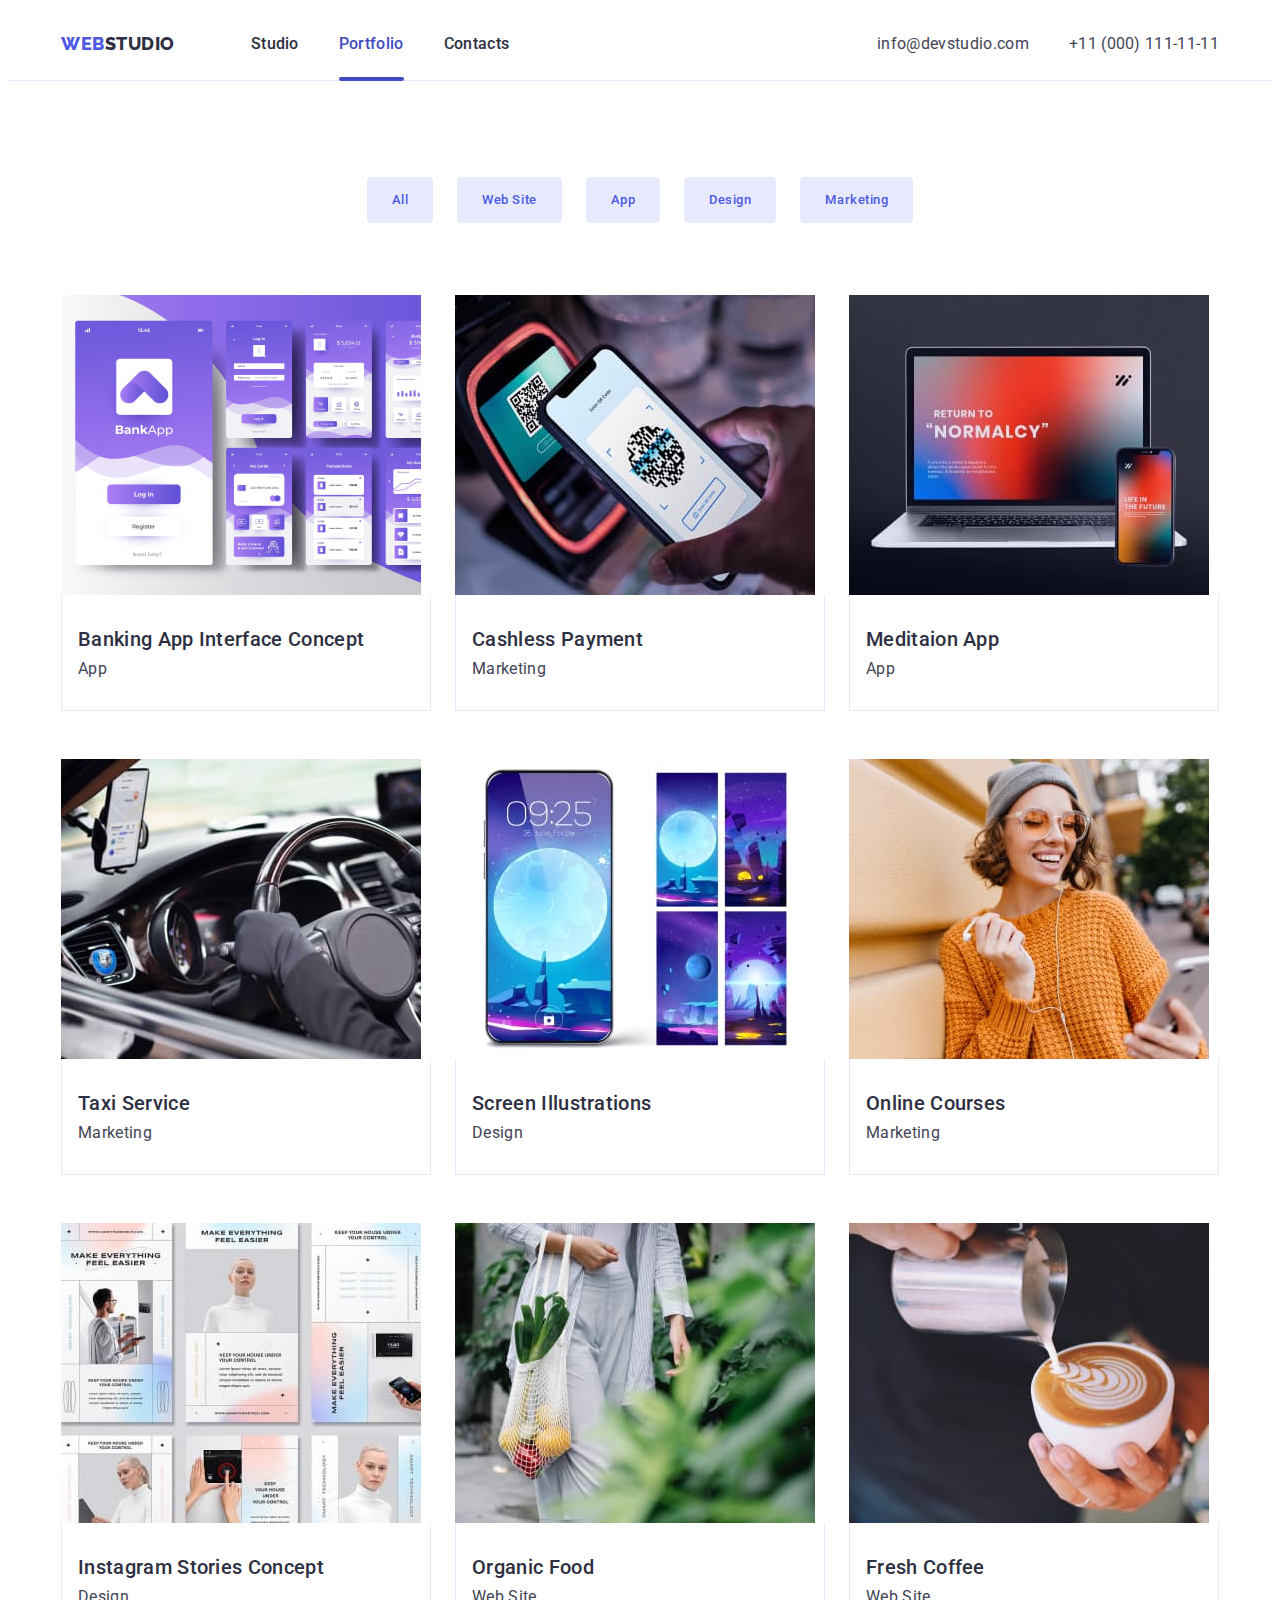
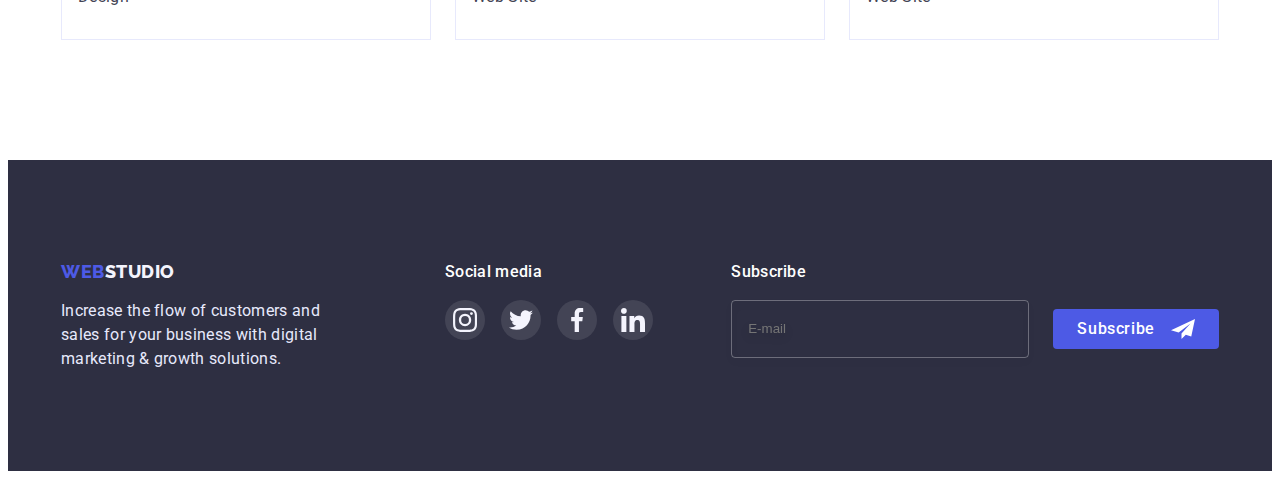
==== portfolio.html @ ecfc6140 "Initial commit" ====
<!DOCTYPE html>
<html lang="en">

<head>
    <meta charset="UTF-8">
    <meta http-equiv="X-UA-Compatible" content="IE=edge">
    <meta name="viewport" content="width=device-width, initial-scale=1.0">
    <title>Portfolio</title>
    <link rel="preconnect" href="https://fonts.googleapis.com">
    <link rel="preconnect" href="https://fonts.gstatic.com" crossorigin>
    <link rel="preconnect" href="https://fonts.googleapis.com">
    <link
        href="https://fonts.googleapis.com/css2?family=Raleway:wght@800&family=Roboto:wght@400;500;700;900&display=swap"
        rel="stylesheet">
    <link rel="stylesheet" href="https://cdnjs.cloudflare.com/ajax/libs/modern-normalize/1.1.0/modern-normalize.min.css"
        integrity="sha512-wpPYUAdjBVSE4KJnH1VR1HeZfpl1ub8YT/NKx4PuQ5NmX2tKuGu6U/JRp5y+Y8XG2tV+wKQpNHVUX03MfMFn9Q=="
        crossorigin="anonymous" referrerpolicy="no-referrer" />
    <link rel="stylesheet" href="./css/style.css">
</head>

<body class="page-body">
    <header>
        <div class="container main-nav">
            <nav class="navigation">
                <!-- Лого -->
                <a href="./index.html" class="logo-link">
                    <span class="initial">Web</span>Studio
                </a>
                <!-- Навігація -->
                <ul class="navigation list">
                    <li class="list"><a href="./index.html" class="link">Studio</a></li>
                    <li class="list"><a href="./portfolio.html" class="link current">Portfolio</a></li>
                    <li class="list"><a href="" class="link">Contacts</a></li>
                </ul>
            </nav>

            <!-- Пошта та телефон в навігації -->
            <address class="contacts">
                <ul class="contact list">
                    <li class="contact"><a href="mailto:info@devstudio.com">info@devstudio.com</a></li>
                    <li class="contact"><a href="tel:+110001111111">+11 (000) 111-11-11</a></li>
                </ul>
            </address>
        </div>
    </header>

    <main>
        <section class="filter-buttons">
            <div class="container">
                <h1 class="filter-title">Portfolio</h1>
                <ul class="filter list">
                    <li>
                        <button type="button" class="filter-button">All</button>
                    </li>
                    <li>
                        <button type="button" class="filter-button">Web Site</button>
                    </li>
                    <li>
                        <button type="button" class="filter-button">App</button>
                    </li>
                    <li>
                        <button type="button" class="filter-button">Design</button>
                    </li>
                    <li>
                        <button type="button" class="filter-button">Marketing</button>
                    </li>
                </ul>

                <ul class="portfolio list">
                    <li class="portfolio-item">
                        <a href="" class="portfolio-link">
                            <div class="product-thumb">
                                <img src="./images/banking-app-interface-concept.jpg"
                                    alt="Banking App Interface Concept" width="360">
                                <div class="absolute-text">
                                    <p class="thumb-text">14 Stylish and User-Friendly App Design Concepts · Task
                                        Manager App · Calorie Tracker
                                        App · Exotic Fruit Ecommerce App · Cloud Storage App</p>
                                </div>
                            </div>
                            <div class="portfolio-bottom">
                                <h2 class="portfolio-title">Banking App Interface Concept</h2>
                                <p class="portfolio-text">App</p>
                            </div>
                        </a>
                    </li>

                    <li class="portfolio-item">
                        <a href="" class="portfolio-link">
                            <div class="product-thumb">
                                <img src="./images/cashless-payment.jpg" alt="Cashless Payment" width="360">
                                <div class="absolute-text">
                                    <p class="thumb-text">14 Stylish and User-Friendly App Design Concepts · Task
                                        Manager App · Calorie Tracker
                                        App · Exotic Fruit Ecommerce App · Cloud Storage App</p>
                                </div>
                            </div>
                            <div class="portfolio-bottom">
                                <h2 class="portfolio-title">Cashless Payment</h2>
                                <p class="portfolio-text">Marketing</p>
                            </div>
                        </a>
                    </li>

                    <li class="portfolio-item">
                        <a href="" class="portfolio-link">
                            <div class="product-thumb">
                                <img src="./images/meditaion-app.jpg" alt="Meditaion App" width="360">
                                <div class="absolute-text">
                                    <p class="thumb-text">14 Stylish and User-Friendly App Design Concepts · Task
                                        Manager App · Calorie Tracker
                                        App · Exotic Fruit Ecommerce App · Cloud Storage App</p>
                                </div>
                            </div>
                            <div class="portfolio-bottom">
                                <h2 class="portfolio-title">Meditaion App</h2>
                                <p class="portfolio-text">App</p>
                            </div>
                        </a>
                    </li>

                    <li class="portfolio-item">
                        <a href="" class="portfolio-link">
                            <div class="product-thumb">
                                <img src="./images/taxi-service.jpg" alt="Taxi Service" width="360">
                                <div class="absolute-text">
                                    <p class="thumb-text">14 Stylish and User-Friendly App Design Concepts · Task
                                        Manager App · Calorie Tracker
                                        App · Exotic Fruit Ecommerce App · Cloud Storage App</p>
                                </div>
                            </div>
                            <div class="portfolio-bottom">
                                <h2 class="portfolio-title">Taxi Service</h2>
                                <p class="portfolio-text">Marketing</p>
                            </div>
                        </a>
                    </li>

                    <li class="portfolio-item">
                        <a href="" class="portfolio-link">
                            <div class="product-thumb">
                                <img src="./images/screen-illustrations.jpg" alt="Screen Illustrations" width="360">
                                <div class="absolute-text">
                                    <p class="thumb-text">14 Stylish and User-Friendly App Design Concepts · Task
                                        Manager App · Calorie Tracker
                                        App · Exotic Fruit Ecommerce App · Cloud Storage App</p>
                                </div>
                            </div>
                            <div class="portfolio-bottom">
                                <h2 class="portfolio-title">Screen Illustrations</h2>
                                <p class="portfolio-text">Design</p>
                            </div>
                        </a>
                    </li>

                    <li class="portfolio-item">
                        <a href="" class="portfolio-link">
                            <div class="product-thumb">
                                <img src="./images/online-courses.jpg" alt="Online Courses" width="360">
                                <div class="absolute-text">
                                    <p class="thumb-text">14 Stylish and User-Friendly App Design Concepts · Task
                                        Manager App · Calorie Tracker
                                        App · Exotic Fruit Ecommerce App · Cloud Storage App</p>
                                </div>
                            </div>
                            <div class="portfolio-bottom">
                                <h2 class="portfolio-title">Online Courses</h2>
                                <p class="portfolio-text">Marketing</p>
                            </div>
                        </a>
                    </li>

                    <li class="portfolio-item">
                        <a href="" class="portfolio-link">
                            <div class="product-thumb">
                                <img src="./images/instagram-stories-concept.jpg" alt="Instagram Stories Concept"
                                    width="360">
                                <div class="absolute-text">
                                    <p class="thumb-text">14 Stylish and User-Friendly App Design Concepts · Task
                                        Manager App · Calorie Tracker
                                        App · Exotic Fruit Ecommerce App · Cloud Storage App</p>
                                </div>
                            </div>
                            <div class="portfolio-bottom">
                                <h2 class="portfolio-title">Instagram Stories Concept</h2>
                                <p class="portfolio-text">Design</p>
                            </div>
                        </a>
                    </li>

                    <li class="portfolio-item">
                        <a href="" class="portfolio-link">
                            <div class="product-thumb">
                                <img src="./images/organic-food.jpg" alt="Organic Food" width="360">
                                <div class="absolute-text">
                                    <p class="thumb-text">14 Stylish and User-Friendly App Design Concepts · Task
                                        Manager App · Calorie Tracker
                                        App · Exotic Fruit Ecommerce App · Cloud Storage App</p>
                                </div>
                            </div>
                            <div class="portfolio-bottom">
                                <h2 class="portfolio-title">Organic Food</h2>
                                <p class="portfolio-text">Web Site</p>
                            </div>
                        </a>
                    </li>

                    <li class="portfolio-item">
                        <a href="" class="portfolio-link">
                            <div class="product-thumb">
                                <img src="./images/fresh-coffee.jpg" alt="Fresh Coffee" width="360">
                                <div class="absolute-text">
                                    <p class="thumb-text">14 Stylish and User-Friendly App Design Concepts · Task
                                        Manager App · Calorie Tracker
                                        App · Exotic Fruit Ecommerce App · Cloud Storage App</p>
                                </div>
                            </div>
                            <div class="portfolio-bottom">
                                <h2 class="portfolio-title">Fresh Coffee</h2>
                                <p class="portfolio-text">Web Site</p>
                            </div>
                        </a>
                    </li>
                </ul>
            </div>
        </section>
    </main>

    <footer class="footer">
        <div class="container footer-container">
            <div class="footer-info">
                <!-- Лого -->
                <a href="./index.html" class="logo-link-footer">
                    <span class="initial">Web</span>Studio
                </a>
                <p class="footer-text">Increase the flow of customers and sales for your business with digital marketing
                    &
                    growth solutions.
                </p>
            </div>

            <div class="social-footer">
                <p class="footer-social-title">Social media</p>
                <ul class="footer-social-list list">
                    <li>
                        <a href="" class="footer-link">
                            <svg class="footer-icon">
                                <use href="./images/icons.svg#icon-instagram"></use>
                            </svg>
                        </a>
                    </li>
                    <li>
                        <a href="" class="footer-link">
                            <svg class="footer-icon">
                                <use href="./images/icons.svg#icon-twitter"></use>
                            </svg>
                        </a>
                    </li>
                    <li>
                        <a href="" class="footer-link">
                            <svg class="footer-icon">
                                <use href="./images/icons.svg#icon-facebook"></use>
                            </svg>
                        </a>
                    </li>
                    <li>
                        <a href="" class="footer-link">
                            <svg class="footer-icon">
                                <use href="./images/icons.svg#icon-linkedin"></use>
                            </svg>
                        </a>
                    </li>
                </ul>
            </div>

            <div class="sub-footer">
                <p class="sub-footer-title">Subscribe</p>
                <form class="sub-footer-form">
                    <div class="sub-form-field">
                        <input class="sub-form-field-input" type="email" name="email" placeholder="E-mail">
                    </div>

                    <div class="sub-btn-field">
                        <button type="submit" class="sub-btn">Subscribe
                            <svg width="24px" height="24px" class="sub-btn-icon">
                                <use href="./images/icons.svg#icon-send"></use>
                            </svg>
                        </button>
                    </div>
                </form>
            </div>

        </div>
    </footer>

    <div class="backdrop is-hidden" data-modal>
        <div class="modal">
            <div class="modal-form">
                <p class="modal-title">Leave your contacts and we will call you back</p>
                <form>
                    <div class="modal-form-field">
                        <label class="modal-form-label" for="user-name">Name</label>
                        <div class="modal-form-input">
                            <input type="text" name="user-name" id="user-name">
                            <svg class="modal-form-input-icon" width="18px" height="18px">
                                <use href="./images/icons.svg#icon-name"></use>
                            </svg>
                        </div>
                    </div>

                    <div class="modal-form-field">
                        <label class="modal-form-label" for="phone">Phone</label>
                        <div class="modal-form-input">
                            <input type="number" name="phone" id="phone" autocomplete="on">
                            <svg class="modal-form-input-icon" width="18px" height="24px">
                                <use href="./images/icons.svg#icon-phone"></use>
                            </svg>
                        </div>
                    </div>

                    <div class="modal-form-field">
                        <label class="modal-form-label" for="mail">Email</label>
                        <div class="modal-form-input">
                            <input type="email" name="mail" id="mail" autocomplete="on" required>
                            <svg class="modal-form-input-icon" width="18px" height="24px">
                                <use href="./images/icons.svg#icon-email"></use>
                            </svg>
                        </div>
                    </div>

                    <div class="modal-form-field">
                        <label class="modal-form-label" for="comment">Comment</label>
                        <textarea class="modal-textarea" name="comment" id="comment" placeholder="Text input"
                            rows="4"></textarea>
                    </div>


                    <div class="modal-form-field-checkbox">
                        <input type="checkbox" name="policy" id="policy" class="modal-form-input visually-hidden">
                        <label class="modal-form-label-checkbox" for="policy">
                            <span class="modal-form-policy-icon"></span>
                            I accept the terms and conditions of the
                            <a href="" class="modal-policy-text">Privacy Policy</a>
                        </label>
                    </div>

                    <div class="modal-btn-field">
                        <button type="submit" class="modal-form-btn">Send</button>
                    </div>
                </form>
            </div>

            <button type="button" class="modal-close-btn" data-modal-close>
                <svg class="modal-btn-icon" width="8px" height="8px">
                    <use href="./images/icons.svg#icon-close-modal">

                    </use>
                </svg>
            </button>
        </div>
    </div>
</body>

</html>
---- css/style.css ----
:root {
  /* Колір для абзаців, лого, адреси */
  --primary-text-color: rgba(67, 68, 85, 1);
  /* Колір для навігації та заголовків h2*/
  --title-text-color: rgba(46, 47, 66, 1);
  /* акцент лого і кнопка, фон героя */
  --accent-color: rgba(77, 90, 229, 1);
  /* Головний фон сайту */
  --background-color: rgba(255, 255, 255, 1);
  /* Фон секції команди */
  --background-color-teamcard: rgba(244, 244, 253, 1);
  /* Колір Ховера для навігації */
  --navigation-hover-color: rgba(64, 75, 191, 1);
  /* Колір заголовку героя */
  --color-title-hero: rgba(255, 255, 255, 1);
  /* Колір тексту футера */
  --color-footer-text: rgba(231, 233, 252, 1);
  /* Колір фону головного героя */
  --hero-background-color: rgba(46, 47, 66, 0.7);
  /* Колір лого в футері */
  --logo-footer-color: rgba(244, 244, 253, 1);
  /* Фон для кнопок фільтра */
  --bgbutton-portfolio: rgba(231, 233, 252, 1);
  /* Колір обводки кнопок фільтра */
  --border-button-color: #e7e9fc;
  /* Колір тексту кнопки при ховері */
  --color-button-portfolio: rgba(255, 255, 255, 1);
  /* Властивість наведення курсора на посилання  */
  --cursor-pointer: pointer;
  --header-border-line-color: #e7e9fc;
  --portfolio-border-line-color: #e7e9fc;
  --team-card-bg-color: rgba(46, 47, 66, 0.08);
  --team-card-bgcolor-two: rgba(46, 47, 66, 0.16);
  --team-card-bgcolor-three: rgba(46, 47, 66, 0.08);
  --bgcolor-icon-adventages: #f4f4fd;
  --color-title-social-footer: rgba(255, 255, 255, 1);
  --bgcolor-social-footer: rgba(255, 255, 255, 0.1);
  --bgcolor-footer-social-hover: rgba(49, 208, 170, 1);
  --bgcolor-icon-social-team: #4d5ae5;
  --bgcolor-icon-social-team-hover: #404bbf;
  --till-color-icon-customers: #8e8f99;
  --till-color-icon-customers-hover: rgba(64, 75, 191, 1);
  --shadow-bt-hero: 0px 4px 4px rgba(0, 0, 0, 0.15);
  --shadow-portfolio-items: 0px 1px 6px rgba(46, 47, 66, 0.08),
    0px 1px 1px rgba(46, 47, 66, 0.16), 0px 2px 1px rgba(46, 47, 66, 0.08);
  --bgcolor-underlibe-actheader: #404bbf;
  --main-animation: 250ms cubic-bezier(0.4, 0, 0.2, 1);
  --p-color-portfolio: #f4f4fd;
  --bgcolor-modal: rgba(46, 47, 66, 0.4);
  --modal-close-btn-color: #000000;
  --modal-bgcolor: #fcfcfc;
  --modal-closebtn-bgcolor: #e7e9fc;
  --modal-closebtn-hover-color: rgba(255, 255, 255, 1);
  --modal-form-checkbox-fill: rgba(64, 75, 191, 1);
  --modal-form-checkbox-border: rgba(64, 75, 191, 1);
  --modal-form-policy-icon-border-color: rgba(46, 47, 66, 1);
}

/* RESET STYLE */
p,
h1,
h2,
h3,
h4,
h5,
h6 {
  margin: 0;
}

ul {
  margin: 0;
  padding-left: 0;
}

header {
  border-bottom: 1px solid var(--header-border-line-color);
}

/* Властивості фону та основного тексту */
body {
  background-color: var(--background-color);
  color: var(--primary-text-color);
  font-family: "Roboto", "Sans-serif";
  letter-spacing: 0.02em;
}

.visually-hidden {
  position: absolute;
  width: 1px;
  height: 1px;
  margin: -1px;
  border: 0;
  padding: 0;

  white-space: nowrap;
  clip-path: inset(100%);
  clip: rect(0 0 0 0);
  overflow: hidden;
}

/* Знімаємо стилізацію спсику через додатковий клас list */
.list {
  list-style: none;
  padding: 0;
  margin: 0;
}

/* Ховаєммо заголовок секції "наші переваги" */
.advantages-title {
  position: absolute;
  width: 1px;
  height: 1px;
  margin: -1px;
  border: 0;
  padding: 0;

  white-space: nowrap;
  clip-path: inset(100%);
  clip: rect(0 0 0 0);
  overflow: hidden;
}

/* Властивості навігації та заголовків секцій */
.navigation {
  display: flex;
}

.navigation a {
  padding: 0;
  margin: 0;
  padding-top: 24px;
  padding-bottom: 24px;
  color: var(--title-text-color);
}

.container.main-nav {
  display: flex;
  align-items: center;
}

/* Анімація ховера та фокуса навігації */
.link {
  transition: color var(--main-animation);
}

/* Властивості ховера посилань навігації */
.link:hover,
.link:focus,
.link.current {
  color: var(--navigation-hover-color);
}

.navigation.list .link {
  position: relative;
}

.link.current::after {
  position: absolute;
  bottom: -1px;
  content: "";
  display: block;
  width: 100%;
  height: 4px;
  background: var(--bgcolor-underlibe-actheader);
  border-radius: 2px;
}

/* Властивості заголовків секцій */
.title {
  color: var(--title-text-color);
  font-weight: 500;
  font-size: 20px;
  line-height: 1.2;
  margin: 0;
  margin-bottom: 8px;
  margin-top: 8px;
}
/* Властивості навігації */
.navigation.list .list {
  display: flex;
  font-weight: 500;
  font-size: 16px;
  line-height: 1.5;
}

.navigation.list {
  display: flex;
  margin-left: 76px;
  gap: 40px;
}

.contact.list {
  display: flex;
}

/* ВІдступ між контактами */
.contact.list li + li {
  margin-left: 40px;
}

.contacts {
  margin-left: auto;
}

/* Властивості Лого */
.logo-link {
  color: var(--title-text-color);
  font-family: "Raleway", "Sans-serif";
  letter-spacing: 0.03em;
  font-weight: 800;
  font-size: 18px;
  line-height: 1.33;
  text-transform: uppercase;
  align-items: center;
}

/* Задаємо колір для контактів */
.contact a {
  color: var(--primary-text-color);
  font-size: 16px;
  line-height: 1.5;
}

.contact a:focus,
.contact a:hover,
.contact a:active {
  color: var(--navigation-hover-color);
}

/* Спроба покрасити перші три букви лого в інший колір */
.initial {
  color: var(--accent-color);
}

/* Колір заголовку героя */
.hero-title {
  color: var(--color-title-hero);
  font-weight: 700;
  font-size: 56px;
  line-height: 1.07;
  text-transform: capitalize;
  width: 494px;
  margin-right: auto;
  margin-left: auto;
  margin-bottom: 48px;
}

/* Задаємо колір та фон для кнопки головноно героя*/
.button {
  color: var(--color-title-hero);
  background-color: var(--accent-color);
  font-family: "Roboto", "Sans-serif";
  font-weight: 500;
  font-size: 16px;
  line-height: 1.5;
  letter-spacing: 0.04em;
  cursor: var(--cursor-pointer);
  border-radius: 4px;
  border: none;
  padding: 16px 32px 16px 32px;
  box-shadow: var(--shadow-bt-hero);

  transition: background-color var(--main-animation),
    box-shadow var(--main-animation);
}

/* Властивості наведення на кнопку героя */
.button:hover,
.button:active {
  background-color: var(--navigation-hover-color);
}

/* Фон для секції головного героя */
.hero.main {
  background-color: black;
  background-image: linear-gradient(
      to right,
      var(--hero-background-color),
      var(--hero-background-color)
    ),
    url(../images/people-office.jpg);
  background-position: center;
  background-repeat: no-repeat;
  background-size: cover;
  text-align: center;
  max-height: 600px;
  max-width: 1440px;
  padding: 188px 0px;
  margin-left: auto;
  margin-right: auto;
}

/* Задаємо  колір тексту для футера */
.footer-text {
  color: var(--color-footer-text);
  font-size: 16px;
  line-height: 1.5;
  padding: 0;
  margin: 0;
  width: 264px;
  margin-top: 16px;
}

.footer {
  background-color: var(--title-text-color);
  padding: 100px 0px;
}

.logo-link-footer {
  color: var(--logo-footer-color);
  font-family: "Raleway", "Sans-serif";
  letter-spacing: 0.03em;
  font-weight: 800;
  font-size: 18px;
  line-height: 1.33;
  text-transform: uppercase;
  display: inline-block;
}

.footer-container {
  display: flex;
}

.footer-social-title {
  font-weight: 500;
  font-size: 16px;
  line-height: 1.5;
  color: var(--color-title-social-footer);
  padding: 0px;
  margin-bottom: 16px;
}

.social-footer {
  margin-left: 120px;
}

.footer-social-list {
  display: flex;
  gap: 16px;
}

.footer-link {
  border-radius: 50%;
  width: 40px;
  height: 40px;
  background: var(--bgcolor-social-footer);
  justify-content: center;
  align-items: center;
  padding: 0;
  display: flex;

  transition: background var(--main-animation);
}

.footer-link:hover {
  background: var(--bgcolor-footer-social-hover);
}

.footer-icon {
  width: 24px;
  height: 24px;
}

.our-work {
  display: flex;
  gap: 24px;
  /* justify-content: space-between; */
}

/* Задаємо фоновий колір для команди */
.team-card {
  background-color: var(--background-color);
  box-shadow: 0px 1px 6px var(--team-card-bg-color),
    0px 1px 1px var(--team-card-bgcolor-two),
    0px 2px 1px var(--team-card-bgcolor-three);
  border-radius: 0px 0px 4px 4px;
}

.team-cards {
  display: flex;
  gap: 24px;
}

.team-cards > .title {
  margin-top: 32px;
}

.team {
  background-color: var(--background-color-teamcard);
  padding-top: 120px;
  padding-bottom: 120px;
}

.social-team {
  display: flex;
  padding: 0px;
  gap: 24px;
  margin: auto;
  margin-bottom: 32px;
  align-items: center;
  justify-content: center;
}

.icon-social-team {
  display: flex;
  justify-content: center;
  align-items: center;
  padding: 0;
  border-radius: 50%;
  width: 40px;
  height: 40px;
  background: var(--bgcolor-icon-social-team);
  cursor: pointer;

  transition: background var(--main-animation);
}

.icon-social-team:hover,
.icon-social-team:focus {
  background: var(--bgcolor-icon-social-team-hover);
}

/* Властивості абзаців секцій */
.section-text {
  font-size: 16px;
  line-height: 1.5;
  padding: 0;
  margin: 0;
  width: 264px;
}

.team-text {
  font-size: 16px;
  line-height: 1.5;
  margin: 0;
  margin-bottom: 8px;
  text-align: center;
}

.title.item {
  margin-top: 32px;
  text-align: center;
}

/*/* Властивості заголовку секції What are we doing*/
.title-section {
  font-weight: 700;
  font-size: 36px;
  line-height: 1.11;
  text-transform: capitalize;
  margin: 0;
  margin-bottom: 72px;
  text-align: center;
}

/* Властивосты заголовків секцій */
.team-title {
  font-weight: 700;
  font-size: 36px;
  line-height: 1.11;
  text-transform: capitalize;
  margin: 0;
  margin-bottom: 72px;
  text-align: center;
}

/* Властивості навігації  */
.contact {
  padding: 0;
  margin: 0;
}

/* Прибиражмо підкреслення у посилань */
a {
  text-decoration: none;
  font-style: normal;
}

.customers {
  padding-top: 130px;
  padding-bottom: 120px;
}

.customers-list {
  display: flex;
  justify-content: center;
  gap: 24px;
}

.customers-icon {
  display: flex;
  width: 168px;
  height: 88px;
  border: 1px solid #8e8f99;
  border-radius: 4px;
  fill: var(--till-color-icon-customers);
  cursor: pointer;
  justify-content: center;
  align-items: center;

  transition: fill var(--main-animation), border var(--main-animation);
}

.customers-icon:hover {
  fill: var(--till-color-icon-customers-hover);
  border: 1px solid #404bbf;
}

/* Властивості для сторінки Portfolio */

/* Властивості для фільтра */
.filter-button {
  color: var(--accent-color);
  background: var(--bgbutton-portfolio);
  border: 1px solid var(--border-button-color);
  border-radius: 4px;
  cursor: var(--cursor-pointer);
  font-family: "Roboto", "Sans-serif";
  font-weight: 500;
  letter-spacing: 0.04em;
  line-height: 1.5;
  padding: 12px 24px;
  transition: color var(--main-animation),
    background-color var(--main-animation), box-shadow var(--main-animation);
}

.filter-button:hover,
.filter-button:focus {
  box-shadow: 0px 3px 1px rgba(0, 0, 0, 0.1), 0px 2px 1px rgba(0, 0, 0, 0.08),
    0px 2px 2px rgba(0, 0, 0, 0.12);
  border: transparent;
  color: var(--color-button-portfolio);
  background-color: var(--navigation-hover-color);
}

.product-thumb {
  display: block;
  position: relative;
  overflow: hidden;
}

.absolute-text {
  background-color: var(--accent-color);
  position: absolute;
  left: 0;
  top: 0;
  min-width: 100%;
  min-height: 100%;
  transform: translatey(100%);
  transition: transform var(--main-animation);
}

.product-thumb:hover .absolute-text {
  transform: translatex(0);
}

.thumb-text {
  color: var(--p-color-portfolio);
  padding: 40px 32px 164px 32px;
  font-size: 16px;
  line-height: calc(24 / 16);
}

.portfolio-link {
  transition: box-shadow var(--main-animation);
  display: block;
  position: relative;
}

.portfolio-link:hover,
.portfolio-link:focus {
  box-shadow: var(--shadow-portfolio-items);
  display: inline-block;
}

/* Властивості заготовків секції портфоліо */
.portfolio-title {
  color: var(--title-text-color);
  font-weight: 500;
  font-size: 20px;
  line-height: 1.2;
  margin: 0;
  margin-left: 16px;
}

/* Властивості абзаців секції портфоліо */
.portfolio-text {
  color: var(--primary-text-color);
  line-height: 1.2;
  margin: 0;
  margin-left: 16px;
  margin-top: 8px;
}

/* Ховаємо заголовки сторінки портфоліо */
.filter-title {
  position: absolute;
  width: 1px;
  height: 1px;
  margin: -1px;
  border: 0;
  padding: 0;

  white-space: nowrap;
  clip-path: inset(100%);
  clip: rect(0 0 0 0);
  overflow: hidden;
}

/* Властивосты блочноъ моделі */

.container {
  width: 1158px;
  padding: 0 15px;
  margin: 0 auto;
}

.work-example {
  padding-bottom: 120px;
}

.advantages {
  padding: 120px 0px;
}

.adventages-list {
  display: flex;
  gap: 24px;
}

.advantages-icon {
  display: flex;
  width: 264px;
  height: 112px;
  background: var(--bgcolor-icon-adventages);
  border-radius: 4px;
  align-items: center;
  justify-content: center;
}

.filter-buttons {
  padding-top: 96px;
  padding-bottom: 120px;
}

.filter.list {
  display: flex;
  margin-left: auto;
  margin-right: auto;
  margin-bottom: 72px;
  gap: 24px;
  justify-content: center;
}

.portfolio.list {
  display: flex;
  flex-wrap: wrap;
}

.portfolio-item {
  width: calc((100% - 48px) / 3);
  margin-right: 24px;
  margin-bottom: 48px;
}

.portfolio-item:nth-child(3n) {
  margin-right: 0;
}

.portfolio-item:nth-last-child(-n + 3) {
  margin-bottom: 0;
}

img {
  display: block;
}

.portfolio-bottom {
  border-bottom: 1px solid var(--portfolio-border-line-color);
  border-left: 1px solid var(--portfolio-border-line-color);
  border-right: 1px solid var(--portfolio-border-line-color);
  padding: 32px 0px;
}

/* ============= MODAL ============= */
.backdrop {
  position: fixed;
  z-index: 100;
  top: 0;
  left: 0;
  width: 100%;
  height: 100%;
  background-color: var(--bgcolor-modal);
  scale: (0.9);
  transition: opacity var(--main-animation), scale var(--main-animation);
}

.backdrop.is-hidden {
  visibility: hidden;
  opacity: 0;
  pointer-events: none;
  transition: fill var(--main-animation);
}

.modal {
  position: absolute;
  top: 50%;
  left: 50%;
  transform: translate(-50%, -50%);
  width: 408px;
  background: var(--modal-bgcolor);
  box-shadow: 0px 1px 1px rgba(0, 0, 0, 0.14), 0px 1px 3px rgba(0, 0, 0, 0.12),
    0px 2px 1px rgba(0, 0, 0, 0.2);
  border-radius: 4px;
  margin-left: auto;
  margin-right: auto;
  padding: 72px 24px 24px 24px;
}

.modal-form {
  display: flex;
  flex-direction: column;
}

.modal-title {
  font-weight: 500;
  font-size: 16px;
  line-height: calc(24 / 16);
  margin-bottom: 14px;
  margin-right: auto;
  margin-left: auto;
  color: var(--title-text-color);
}

.modal-form-field input {
  padding: 11px 16px 11px 38px;
  margin: 0;
  width: 100%;
  background: #fcfcfc;
  border-radius: 4px;
  border: 1px solid rgba(33, 33, 33, 0.2);
  transition: var(--main-animation);
}

.modal-form-field textarea {
  transition: var(--main-animation);
}

.modal-form-field label {
  margin-bottom: 4px;
}

.modal-form-field {
  display: flex;
  flex-direction: column;
  margin-bottom: 8px;
}

.modal-form-field.textarea {
  margin-bottom: 16px;
}

.modal-form input:hover,
.modal-form input:focus,
.modal-form input:hover + svg,
.modal-form input:focus + svg,
.modal-form textarea:hover,
.modal-form textarea:focus {
  outline: none;
  border-color: var(--accent-color);
  fill: var(--accent-color);
}

.modal-form-input {
  display: flex;
  position: relative;
}

.modal-form-input-icon {
  position: absolute;
  top: 50%;
  left: 16px;
  transform: translate(0%, -50%);
  pointer-events: none;
  transition: var(--main-animation);
}

.modal-textarea {
  resize: none;
  width: 360px;
  height: 120px;
  padding: 8px 16px 8px 16px;
  border: 1px solid rgba(33, 33, 33, 0.2);
  border-radius: 4px;
  color: rgba(117, 117, 117, 0.5);
  font-size: 12px;
  line-height: calc(16 / 12);
  letter-spacing: 0.04em;
}

.modal-form-btn {
  color: var(--color-title-hero);
  background-color: var(--accent-color);
  font-family: "Roboto", "Sans-serif";
  font-weight: 500;
  font-size: 16px;
  line-height: 1.5;
  letter-spacing: 0.04em;
  cursor: var(--cursor-pointer);
  border-radius: 4px;
  border: none;
  padding: 16px 32px;
  box-shadow: var(--shadow-bt-hero);
  min-width: 169px;
  transition: background-color var(--main-animation),
    box-shadow var(--main-animation);
}

.modal-form-btn:hover,
.modal-form-btn:active {
  background-color: var(--navigation-hover-color);
}

.modal-btn-field {
  text-align: center;
}

.modal-form-field-checkbox {
  margin-bottom: 24px;
  display: flex;
  justify-content: start;
  align-items: center;
}

.modal-form-label {
  font-size: 12px;
  line-height: calc(14 / 12);
  letter-spacing: 0.01em;
  color: #8e8f99;
}

.modal-form-label:first-child {
  letter-spacing: 0.04em;
}

.modal-form-label-checkbox {
  display: flex;
  font-size: 12px;
  line-height: calc(16 / 12);
  letter-spacing: 0.04em;
  color: #757575;
}

.modal-policy-text {
  text-decoration: underline;
  color: var(--accent-color);
  margin-left: 3.5px;
}

.modal-form-policy-icon {
  border: 1.25px solid var(--modal-form-policy-icon-border-color);
  border-radius: 2px;
  margin-right: 8px;
  transition: border-color var(--main-animation);
  fill: transparent;
}

.modal-form-input:checked + .modal-form-label-checkbox > svg {
  fill: var(--modal-form-checkbox-fill);
  border-color: var(--modal-form-checkbox-border);
}

.modal-close-btn {
  position: absolute;
  top: 24px;
  right: 24px;
  display: flex;
  justify-content: center;
  align-items: center;
  width: 24px;
  height: 24px;
  background: var(--modal-closebtn-bgcolor);
  border: 1px solid rgba(0, 0, 0, 0.1);
  border-radius: 50%;
  cursor: pointer;
  transition: background var(--main-animation);
}

.modal-btn-icon {
  display: flex;
  fill: var(--modal-close-btn-color);
  transition: fill var(--main-animation);
}

.modal-close-btn:hover,
.modal-close-btn:active {
  background: var(--till-color-icon-customers-hover);
}

.modal-close-btn:hover .modal-btn-icon,
.modal-close-btn:active .modal-btn-icon {
  fill: var(--modal-closebtn-hover-color);
}
/* ============= MODAL ============= */

.sub-footer {
  margin-left: auto;
}
.sub-footer-title {
  font-weight: 500;
  font-size: 16px;
  line-height: 1.5;
  color: var(--color-title-social-footer);
  padding: 0px;
  margin-bottom: 16px;
}
.sub-footer-form {
  display: flex;
}

.sub-btn-field {
  display: flex;
  align-items: center;
  margin-left: 24px;
}

.sub-btn-icon {
  display: flex;
  margin-left: 16px;
}

.sub-form-field-input {
  display: flex;
  width: 264px;
  height: 40px;
  align-items: center;
  padding: 8px 16px;
  border: 1px solid rgba(255, 255, 255, 0.3);
  filter: drop-shadow(0px 4px 4px rgba(0, 0, 0, 0.15));
  border-radius: 4px;
  background-color: transparent;
  color: rgba(255, 255, 255, 0.6);
  transition: drop-shadow var(--main-animation);
}

.sub-btn {
  display: flex;
  color: var(--color-title-hero);
  background-color: var(--accent-color);
  font-family: inherit;
  font-weight: 500;
  font-size: 16px;
  line-height: calc(24 / 16);
  letter-spacing: 0.04em;
  cursor: var(--cursor-pointer);
  border-radius: 4px;
  border: none;
  padding: 8px 24px;
  transition: background-color var(--main-animation);
}

.sub-btn:hover,
.sub-btn:active {
  background-color: var(--navigation-hover-color);
}
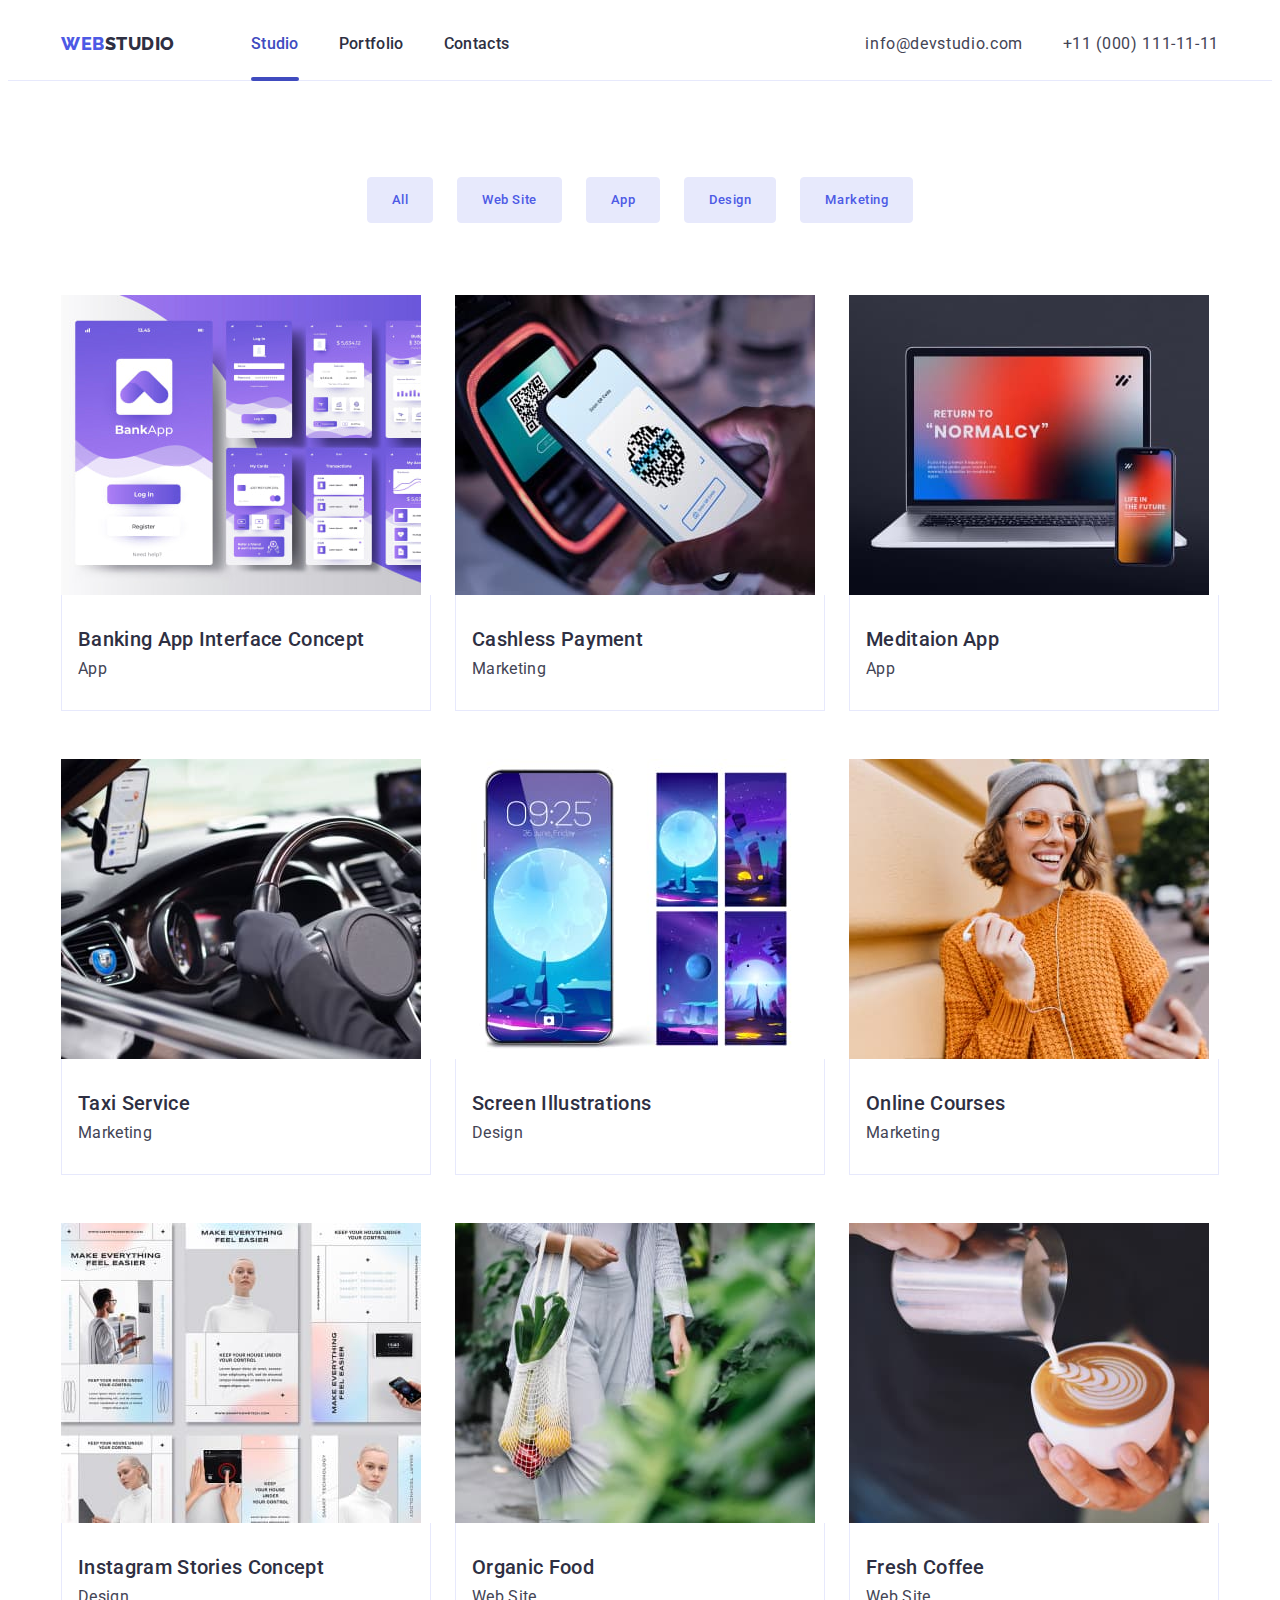
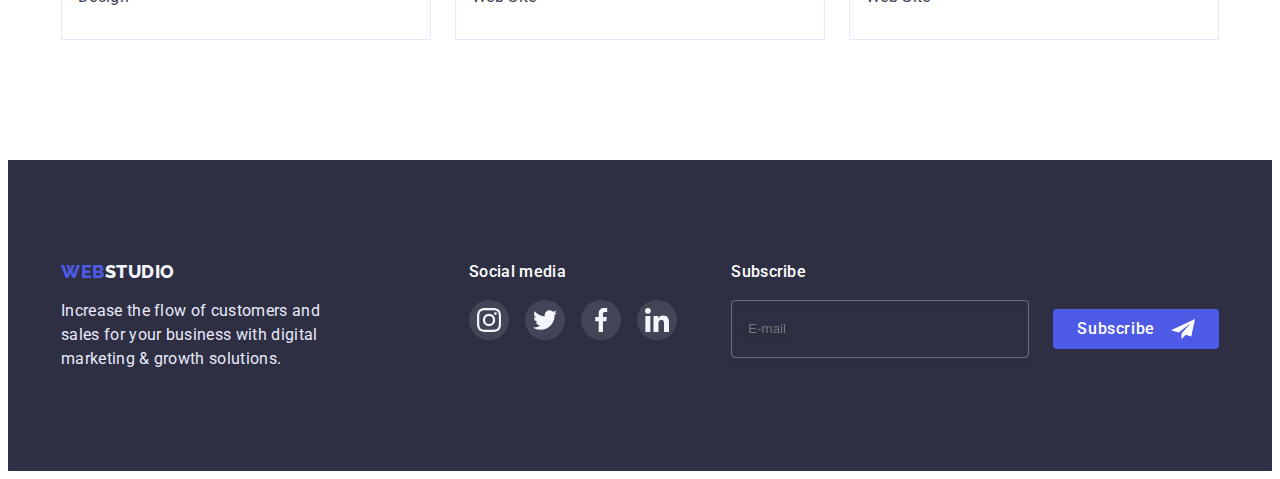
==== commit 36a7e8e3: "adaptive img" ====
--- a/portfolio.html
+++ b/portfolio.html
@@ -28,19 +28,86 @@
                 </a>
                 <!-- Навігація -->
                 <ul class="navigation list">
-                    <li class="list"><a href="./index.html" class="link">Studio</a></li>
-                    <li class="list"><a href="./portfolio.html" class="link current">Portfolio</a></li>
+                    <li class="list"><a href="./index.html" class="link current">Studio</a></li>
+                    <li class="list"><a href="./portfolio.html" class="link">Portfolio</a></li>
                     <li class="list"><a href="" class="link">Contacts</a></li>
                 </ul>
             </nav>
 
+
             <!-- Пошта та телефон в навігації -->
             <address class="contacts">
                 <ul class="contact list">
-                    <li class="contact"><a href="mailto:info@devstudio.com">info@devstudio.com</a></li>
-                    <li class="contact"><a href="tel:+110001111111">+11 (000) 111-11-11</a></li>
+                    <li class="contact"><a href="mailto:info@devstudio.com" class="link">info@devstudio.com</a></li>
+                    <li class="contact"><a href="tel:+110001111111" class="link">+11 (000) 111-11-11</a></li>
                 </ul>
             </address>
+            <button type="button" class="menu-hamburger js-open-menu">
+                <svg width="32px" height="32px" fiil="black">
+                    <use href="./images/icons.svg#hamburger"></use>
+                </svg>
+            </button>
+        </div>
+
+        <div class="mobile-menu js-menu-container">
+            <div class="mobile-menu-container">
+                <div class="mobile-menu-group">
+                    <button type="button" class="modal-close-btn-menu js-close-menu">
+                        <svg class="modal-btn-icon" width="8px" height="8px">
+                            <use href="./images/icons.svg#icon-close-modal">
+                            </use>
+                        </svg>
+                    </button>
+
+                    <ul class="mobile-menu-navigation">
+                        <li class="list"><a href="./index.html" class="link">Studio</a></li>
+                        <li class="list"><a href="./portfolio.html" class="link current">Portfolio</a></li>
+                        <li class="list"><a href="" class="link">Contacts</a></li>
+                    </ul>
+                </div>
+
+                <div class="mobile-address-social-group">
+                    <address class="mobile-address">
+                        <ul class="mobile-contact list">
+                            <li class="mobile-tel"><a href="tel:+110001111111" class="link">+11 (000) 111-11-11</a></li>
+                            <li class="mobile-email"><a href="mailto:info@devstudio.com"
+                                    class="link">info@devstudio.com</a>
+                            </li>
+                        </ul>
+                    </address>
+                    <ul class="social-team-mobile-menu list">
+                        <li>
+                            <a class="icon-social-team">
+                                <svg height="16px" width="16px">
+                                    <use href="./images/icons.svg#icon-instagram"></use>
+                                </svg>
+                            </a>
+                        </li>
+                        <li>
+                            <a class="icon-social-team">
+                                <svg height="16px" width="16px">
+                                    <use href="./images/icons.svg#icon-twitter"></use>
+                                </svg>
+                            </a>
+                        </li>
+                        <li>
+                            <a class="icon-social-team">
+                                <svg height="16px" width="16px">
+                                    <use href="./images/icons.svg#icon-facebook"></use>
+                                </svg>
+                            </a>
+                        </li>
+                        <li>
+                            <a class="icon-social-team">
+                                <svg height="16px" width="16px">
+                                    <use href="./images/icons.svg#icon-linkedin"></use>
+                                </svg>
+                            </a>
+                        </li>
+                    </ul>
+                </div>
+
+            </div>
         </div>
     </header>
 
@@ -70,8 +137,19 @@
                     <li class="portfolio-item">
                         <a href="" class="portfolio-link">
                             <div class="product-thumb">
-                                <img src="./images/banking-app-interface-concept.jpg"
-                                    alt="Banking App Interface Concept" width="360">
+                                <picture>
+                                    <source
+                                        srcset="./images/banking-app-interface-concept.jpg 1x, ./images/banking-app-interface-concept@2x.jpg 2x"
+                                        media="(min-width: 1200px)">
+                                    <source
+                                        srcset="./images/banking-app-interface-concept-tablet1x.jpg 1x, ./images/banking-app-interface-concept-tablet@2x.jpg 2x"
+                                        media="(min-width: 768px)">
+                                    <source
+                                        srcset="./images/banking-app-interface-concept-mobile1x.jpg 1x, ./images/banking-app-interface-concept-mobile@2x.jpg 2x"
+                                        media="(max-width: 768px)">
+                                    <img src="./images/banking-app-interface-concept-mobile1x.jpg"
+                                        alt="Banking App Interface Concept" width="360">
+                                </picture>
                                 <div class="absolute-text">
                                     <p class="thumb-text">14 Stylish and User-Friendly App Design Concepts · Task
                                         Manager App · Calorie Tracker
@@ -88,7 +166,20 @@
                     <li class="portfolio-item">
                         <a href="" class="portfolio-link">
                             <div class="product-thumb">
-                                <img src="./images/cashless-payment.jpg" alt="Cashless Payment" width="360">
+                                <picture>
+                                    <source
+                                        srcset="./images/cashless-payment.jpg 1x, ./images/cashless-payment@2x.jpg 2x"
+                                        media="(min-width: 1200px)">
+                                    <source
+                                        srcset="./images/cashless-payment-mobile-tablet1x.jpg 1x, ./images/cashless-payment-mobile-tablet@2x.jpg 2x"
+                                        media="(min-width: 768px)">
+                                    <source
+                                        srcset="./images/cashless-payment-mobile1x.jpg 1x, ./images/cashless-payment-mobile@2x.jpg 2x"
+                                        media="(max-width: 768px)">
+                                    <img src="./images/cashless-payment-mobile1x.jpg" alt="Cashless Payment"
+                                        width="360">
+                                </picture>
+
                                 <div class="absolute-text">
                                     <p class="thumb-text">14 Stylish and User-Friendly App Design Concepts · Task
                                         Manager App · Calorie Tracker
@@ -105,7 +196,17 @@
                     <li class="portfolio-item">
                         <a href="" class="portfolio-link">
                             <div class="product-thumb">
-                                <img src="./images/meditaion-app.jpg" alt="Meditaion App" width="360">
+                                <picture>
+                                    <source srcset="./images/meditaion-app.jpg 1x, ./images/meditaion-app@2x.jpg 2x"
+                                        media="(min-width: 1200px)">
+                                    <source
+                                        srcset="./images/meditaion-app-tablet1x.jpg 1x, ./images/meditaion-app-tablet@2x.jpg 2x"
+                                        media="(min-width: 768px)">
+                                    <source
+                                        srcset="./images/meditaion-app-mobile1x.jpg 1x, ./images/meditaion-app-mobile@2x.jpg 2x"
+                                        media="(max-width: 768px)">
+                                    <img src="./images/meditaion-app-mobile1x.jpg" alt="Meditaion App" width="360">
+                                </picture>
                                 <div class="absolute-text">
                                     <p class="thumb-text">14 Stylish and User-Friendly App Design Concepts · Task
                                         Manager App · Calorie Tracker
@@ -122,7 +223,17 @@
                     <li class="portfolio-item">
                         <a href="" class="portfolio-link">
                             <div class="product-thumb">
-                                <img src="./images/taxi-service.jpg" alt="Taxi Service" width="360">
+                                <picture>
+                                    <source srcset="./images/taxi-service.jpg 1x, ./images/taxi-service@2x.jpg 2x"
+                                        media="(min-width: 1200px)">
+                                    <source
+                                        srcset="./images/taxi-service-tablet1x.jpg 1x, ./images/taxi-service-tablet@2x.jpg 2x"
+                                        media="(min-width: 768px)">
+                                    <source
+                                        srcset="./images/taxi-service-mobile1x.jpg 1x, ./images/taxi-service-mobile@2x.jpg 2x"
+                                        media="(max-width: 768px)">
+                                    <img src="./images/taxi-service-mobile1x.jpg" alt="Taxi Service" width="360">
+                                </picture>
                                 <div class="absolute-text">
                                     <p class="thumb-text">14 Stylish and User-Friendly App Design Concepts · Task
                                         Manager App · Calorie Tracker
@@ -139,7 +250,19 @@
                     <li class="portfolio-item">
                         <a href="" class="portfolio-link">
                             <div class="product-thumb">
-                                <img src="./images/screen-illustrations.jpg" alt="Screen Illustrations" width="360">
+                                <picture>
+                                    <source
+                                        srcset="./images/screen-illustrations.jpg 1x, ./images/screen-illustrations@2x.jpg 2x"
+                                        media="(min-width: 1200px)">
+                                    <source
+                                        srcset="./images/screen-illustrations-tablet1x.jpg 1x, ./images/screen-illustrations-tablet@2x.jpg 2x"
+                                        media="(min-width: 768px)">
+                                    <source
+                                        srcset="./images/screen-illustrations-mobile1x.jpg 1x, ./images/screen-illustrations-mobile@2x.jpg 2x"
+                                        media="(max-width: 768px)">
+                                    <img src="./images/screen-illustrations-mobile1x.jpg" alt="Screen Illustrations"
+                                        width="360">
+                                </picture>
                                 <div class="absolute-text">
                                     <p class="thumb-text">14 Stylish and User-Friendly App Design Concepts · Task
                                         Manager App · Calorie Tracker
@@ -156,7 +279,17 @@
                     <li class="portfolio-item">
                         <a href="" class="portfolio-link">
                             <div class="product-thumb">
-                                <img src="./images/online-courses.jpg" alt="Online Courses" width="360">
+                                <picture>
+                                    <source srcset="./images/online-courses.jpg 1x, ./images/online-courses@2x.jpg 2x"
+                                        media="(min-width: 1200px)">
+                                    <source
+                                        srcset="./images/online-courses-tablet1x.jpg 1x, ./images/online-courses-tablet@2x.jpg 2x"
+                                        media="(min-width: 768px)">
+                                    <source
+                                        srcset="./images/online-courses-mobile1x.jpg 1x, ./images/online-courses-mobile@2x.jpg 2x"
+                                        media="(max-width: 768px)">
+                                    <img src="./images/online-courses-mobile1x.jpg" alt="Online Courses" width="360">
+                                </picture>
                                 <div class="absolute-text">
                                     <p class="thumb-text">14 Stylish and User-Friendly App Design Concepts · Task
                                         Manager App · Calorie Tracker
@@ -173,8 +306,19 @@
                     <li class="portfolio-item">
                         <a href="" class="portfolio-link">
                             <div class="product-thumb">
-                                <img src="./images/instagram-stories-concept.jpg" alt="Instagram Stories Concept"
-                                    width="360">
+                                <picture>
+                                    <source
+                                        srcset="./images/instagram-stories-concept.jpg 1x, ./images/instagram-stories-concept@2x.jpg 2x"
+                                        media="(min-width: 1200px)">
+                                    <source
+                                        srcset="./images/instagram-stories-concept-tablet1x.jpg 1x, ./images/instagram-stories-concept-tablet@2x.jpg 2x"
+                                        media="(min-width: 768px)">
+                                    <source
+                                        srcset="./images/instagram-stories-concept-mobile1x.jpg 1x, ./images/instagram-stories-concept-mobile@2x.jpg 2x"
+                                        media="(max-width: 768px)">
+                                    <img src="./images/instagram-stories-concept-mobile1x.jpg"
+                                        alt="Instagram Stories Concept" width="360">
+                                </picture>
                                 <div class="absolute-text">
                                     <p class="thumb-text">14 Stylish and User-Friendly App Design Concepts · Task
                                         Manager App · Calorie Tracker
@@ -191,7 +335,17 @@
                     <li class="portfolio-item">
                         <a href="" class="portfolio-link">
                             <div class="product-thumb">
-                                <img src="./images/organic-food.jpg" alt="Organic Food" width="360">
+                                <picture>
+                                    <source srcset="./images/organic-food.jpg 1x, ./images/organic-food@2x.jpg 2x"
+                                        media="(min-width: 1200px)">
+                                    <source
+                                        srcset="./images/organic-food-tablet1x.jpg 1x, ./images/organic-food-tablet@2x.jpg 2x"
+                                        media="(min-width: 768px)">
+                                    <source
+                                        srcset="./images/organic-food-mobile1x.jpg 1x, ./images/organic-food-mobile@2x.jpg 2x"
+                                        media="(max-width: 768px)">
+                                    <img src="./images/organic-food-mobile1x.jpg" alt="Organic Food" width="360">
+                                </picture>
                                 <div class="absolute-text">
                                     <p class="thumb-text">14 Stylish and User-Friendly App Design Concepts · Task
                                         Manager App · Calorie Tracker
@@ -208,7 +362,17 @@
                     <li class="portfolio-item">
                         <a href="" class="portfolio-link">
                             <div class="product-thumb">
-                                <img src="./images/fresh-coffee.jpg" alt="Fresh Coffee" width="360">
+                                <picture>
+                                    <source srcset="./images/fresh-coffee.jpg 1x, ./images/fresh-coffee@2x.jpg 2x"
+                                        media="(min-width: 1200px)">
+                                    <source
+                                        srcset="./images/fresh-coffee-tablet1x.jpg 1x, ./images/fresh-coffee-tablet@2x.jpg 2x"
+                                        media="(min-width: 768px)">
+                                    <source
+                                        srcset="./images/fresh-coffee-mobile1x.jpg 1x, ./images/fresh-coffee-mobile@2x.jpg 2x"
+                                        media="(max-width: 768px)">
+                                    <img src="./images/fresh-coffee-mobile1x.jpg" alt="Fresh Coffee" width="360">
+                                </picture>
                                 <div class="absolute-text">
                                     <p class="thumb-text">14 Stylish and User-Friendly App Design Concepts · Task
                                         Manager App · Calorie Tracker
@@ -359,6 +523,7 @@
             </button>
         </div>
     </div>
+    <script src="./js/mobile-menu.js"></script>
 </body>
 
 </html>--- a/css/style.css
+++ b/css/style.css
@@ -54,6 +54,7 @@
   --modal-form-checkbox-fill: rgba(64, 75, 191, 1);
   --modal-form-checkbox-border: rgba(64, 75, 191, 1);
   --modal-form-policy-icon-border-color: rgba(46, 47, 66, 1);
+  --menu-open-hamburger-color: rgba(46, 47, 66, 1);
 }
 
 /* RESET STYLE */
@@ -105,6 +106,27 @@
   margin: 0;
 }
 
+.modal-close-btn-menu {
+  position: absolute;
+  top: 24px;
+  right: 15px;
+  display: flex;
+  justify-content: center;
+  align-items: center;
+  width: 24px;
+  height: 24px;
+  background: var(--modal-closebtn-bgcolor);
+  border: 1px solid rgba(0, 0, 0, 0.1);
+  border-radius: 50%;
+  cursor: pointer;
+  transition: background var(--main-animation);
+  padding: 0px;
+}
+
+.advantages-icon {
+  display: none;
+}
+
 /* Ховаєммо заголовок секції "наші переваги" */
 .advantages-title {
   position: absolute;
@@ -133,11 +155,6 @@
   color: var(--title-text-color);
 }
 
-.container.main-nav {
-  display: flex;
-  align-items: center;
-}
-
 /* Анімація ховера та фокуса навігації */
 .link {
   transition: color var(--main-animation);
@@ -152,17 +169,6 @@
 
 .navigation.list .link {
   position: relative;
-}
-
-.link.current::after {
-  position: absolute;
-  bottom: -1px;
-  content: "";
-  display: block;
-  width: 100%;
-  height: 4px;
-  background: var(--bgcolor-underlibe-actheader);
-  border-radius: 2px;
 }
 
 /* Властивості заголовків секцій */
@@ -175,6 +181,22 @@
   margin-bottom: 8px;
   margin-top: 8px;
 }
+
+.adventages-list-title {
+  color: var(--title-text-color);
+  font-weight: 700;
+  font-size: 36px;
+  line-height: calc(40 / 36);
+  margin: 0;
+  margin-bottom: 8px;
+  text-align: center;
+}
+
+.container.main-nav {
+  display: flex;
+  align-items: center;
+}
+
 /* Властивості навігації */
 .navigation.list .list {
   display: flex;
@@ -183,19 +205,13 @@
   line-height: 1.5;
 }
 
+.contact.list {
+  display: flex;
+}
+
 .navigation.list {
-  display: flex;
   margin-left: 76px;
   gap: 40px;
-}
-
-.contact.list {
-  display: flex;
-}
-
-/* ВІдступ між контактами */
-.contact.list li + li {
-  margin-left: 40px;
 }
 
 .contacts {
@@ -214,13 +230,6 @@
   align-items: center;
 }
 
-/* Задаємо колір для контактів */
-.contact a {
-  color: var(--primary-text-color);
-  font-size: 16px;
-  line-height: 1.5;
-}
-
 .contact a:focus,
 .contact a:hover,
 .contact a:active {
@@ -232,14 +241,13 @@
   color: var(--accent-color);
 }
 
-/* Колір заголовку героя */
 .hero-title {
   color: var(--color-title-hero);
   font-weight: 700;
-  font-size: 56px;
-  line-height: 1.07;
+  font-size: 36px;
+  line-height: calc(40 / 36);
   text-transform: capitalize;
-  width: 494px;
+  width: 320px;
   margin-right: auto;
   margin-left: auto;
   margin-bottom: 48px;
@@ -270,26 +278,6 @@
   background-color: var(--navigation-hover-color);
 }
 
-/* Фон для секції головного героя */
-.hero.main {
-  background-color: black;
-  background-image: linear-gradient(
-      to right,
-      var(--hero-background-color),
-      var(--hero-background-color)
-    ),
-    url(../images/people-office.jpg);
-  background-position: center;
-  background-repeat: no-repeat;
-  background-size: cover;
-  text-align: center;
-  max-height: 600px;
-  max-width: 1440px;
-  padding: 188px 0px;
-  margin-left: auto;
-  margin-right: auto;
-}
-
 /* Задаємо  колір тексту для футера */
 .footer-text {
   color: var(--color-footer-text);
@@ -303,7 +291,8 @@
 
 .footer {
   background-color: var(--title-text-color);
-  padding: 100px 0px;
+  padding: 96px 0px;
+  min-width: min-content;
 }
 
 .logo-link-footer {
@@ -317,10 +306,6 @@
   display: inline-block;
 }
 
-.footer-container {
-  display: flex;
-}
-
 .footer-social-title {
   font-weight: 500;
   font-size: 16px;
@@ -328,10 +313,6 @@
   color: var(--color-title-social-footer);
   padding: 0px;
   margin-bottom: 16px;
-}
-
-.social-footer {
-  margin-left: 120px;
 }
 
 .footer-social-list {
@@ -364,7 +345,6 @@
 .our-work {
   display: flex;
   gap: 24px;
-  /* justify-content: space-between; */
 }
 
 /* Задаємо фоновий колір для команди */
@@ -376,19 +356,15 @@
   border-radius: 0px 0px 4px 4px;
 }
 
-.team-cards {
-  display: flex;
-  gap: 24px;
-}
-
 .team-cards > .title {
   margin-top: 32px;
 }
 
 .team {
   background-color: var(--background-color-teamcard);
-  padding-top: 120px;
-  padding-bottom: 120px;
+  padding-top: 96px;
+  padding-bottom: 96px;
+  min-width: min-content;
 }
 
 .social-team {
@@ -426,7 +402,7 @@
   line-height: 1.5;
   padding: 0;
   margin: 0;
-  width: 264px;
+  width: 100%;
 }
 
 .team-text {
@@ -477,14 +453,18 @@
 }
 
 .customers {
-  padding-top: 130px;
-  padding-bottom: 120px;
+  padding-top: 96px;
+  padding-bottom: 96px;
 }
 
 .customers-list {
   display: flex;
+  flex-direction: row;
+  flex-wrap: wrap;
+  row-gap: 72px;
+  column-gap: 16px;
+  align-items: center;
   justify-content: center;
-  gap: 24px;
 }
 
 .customers-icon {
@@ -539,6 +519,12 @@
   overflow: hidden;
 }
 
+.container {
+  width: 428px;
+  margin-left: auto;
+  margin-right: auto;
+}
+
 .absolute-text {
   background-color: var(--accent-color);
   position: absolute;
@@ -609,33 +595,13 @@
 
 /* Властивосты блочноъ моделі */
 
-.container {
-  width: 1158px;
-  padding: 0 15px;
-  margin: 0 auto;
-}
-
 .work-example {
+  display: none;
   padding-bottom: 120px;
 }
 
 .advantages {
-  padding: 120px 0px;
-}
-
-.adventages-list {
-  display: flex;
-  gap: 24px;
-}
-
-.advantages-icon {
-  display: flex;
-  width: 264px;
-  height: 112px;
-  background: var(--bgcolor-icon-adventages);
-  border-radius: 4px;
-  align-items: center;
-  justify-content: center;
+  padding: 96px 0px;
 }
 
 .filter-buttons {
@@ -726,10 +692,11 @@
   font-weight: 500;
   font-size: 16px;
   line-height: calc(24 / 16);
-  margin-bottom: 14px;
+  margin-bottom: 16px;
   margin-right: auto;
   margin-left: auto;
   color: var(--title-text-color);
+  text-align: center;
 }
 
 .modal-form-field input {
@@ -757,7 +724,7 @@
 }
 
 .modal-form-field.textarea {
-  margin-bottom: 16px;
+  margin-bottom: 18px;
 }
 
 .modal-form input:hover,
@@ -787,7 +754,7 @@
 
 .modal-textarea {
   resize: none;
-  width: 360px;
+  width: 100%;
   height: 120px;
   padding: 8px 16px 8px 16px;
   border: 1px solid rgba(33, 33, 33, 0.2);
@@ -884,6 +851,7 @@
   border-radius: 50%;
   cursor: pointer;
   transition: background var(--main-animation);
+  padding: 0;
 }
 
 .modal-btn-icon {
@@ -903,9 +871,6 @@
 }
 /* ============= MODAL ============= */
 
-.sub-footer {
-  margin-left: auto;
-}
 .sub-footer-title {
   font-weight: 500;
   font-size: 16px;
@@ -916,12 +881,6 @@
 }
 .sub-footer-form {
   display: flex;
-}
-
-.sub-btn-field {
-  display: flex;
-  align-items: center;
-  margin-left: 24px;
 }
 
 .sub-btn-icon {
@@ -963,3 +922,479 @@
 .sub-btn:active {
   background-color: var(--navigation-hover-color);
 }
+
+/* ============= MOBILE FIRST ============= */
+
+/* ============= HEADER ============= */
+@media screen and (max-width: 767px) {
+  .navigation.list,
+  .contacts {
+    display: none;
+  }
+
+  .container {
+    padding: 0px 16px;
+    justify-content: space-between;
+  }
+
+  .menu-hamburger {
+    stroke: var(--menu-open-hamburger-color);
+    background-color: transparent;
+    border: none;
+    padding: 0;
+    line-height: 0;
+  }
+
+  .mobile-menu {
+    position: fixed;
+    width: 100%;
+    height: 100%;
+    top: 0;
+    left: 0;
+    z-index: 1000;
+    background-color: white;
+    opacity: 0;
+    visibility: hidden;
+    pointer-events: none;
+    transition: opacity var(--main-animation), visibility var(--main-animation);
+  }
+
+  .mobile-menu.is-open {
+    opacity: 1;
+    visibility: visible;
+    pointer-events: auto;
+  }
+
+  .mobile-menu-navigation {
+    font-weight: 700;
+    font-size: 36px;
+    line-height: calc(40 / 36);
+    display: flex;
+    flex-direction: column;
+    gap: 40px;
+  }
+
+  .mobile-menu-navigation .link {
+    color: var(--title-text-color);
+  }
+
+  .link:hover,
+  .link:focus,
+  .link.current {
+    color: var(--navigation-hover-color);
+  }
+
+  .mobile-menu-container {
+    width: 428px;
+    height: 100%;
+    padding: 80px 35px 40px 40px;
+    margin: 0 auto;
+    position: relative;
+    justify-content: space-between;
+    display: flex;
+    flex-direction: column;
+    overflow-y: auto;
+  }
+
+  .mobile-tel {
+    font-weight: 700;
+    font-size: 36px;
+    line-height: calc(40 / 36);
+    margin-bottom: 40px;
+  }
+
+  .mobile-email > .link {
+    color: var(--primary-text-color);
+  }
+
+  .mobile-email {
+    margin-bottom: 49px;
+  }
+
+  .social-team-mobile-menu {
+    margin: 0;
+    display: flex;
+    padding: 0px;
+    gap: 56px;
+    align-items: center;
+    justify-content: start;
+  }
+
+  /* Фон для секції головного героя */
+  .hero.main {
+    background-color: black;
+    background-image: linear-gradient(
+        to right,
+        var(--hero-background-color),
+        var(--hero-background-color)
+      ),
+      url(../images/people-office-mobile1x.jpg);
+    background-position: center;
+    background-repeat: no-repeat;
+    background-size: cover;
+    text-align: center;
+    max-height: 432px;
+    max-width: 100%;
+    padding: 112px 0px;
+    margin-left: auto;
+    margin-right: auto;
+  }
+
+  @media only screen and (-webkit-min-device-pixel-ratio: 2),
+    only screen and (-o-min-device-pixel-ratio: 2/1),
+    only screen and (min-resolution: 2dppx) {
+    .hero.main {
+      background-image: linear-gradient(
+          to right,
+          var(--hero-background-color),
+          var(--hero-background-color)
+        ),
+        url("../images/people-office-mobile@2x.jpg");
+    }
+  }
+
+  .container-hero {
+    width: 428px;
+    margin-left: auto;
+    margin-right: auto;
+  }
+
+  .adventages-list {
+    display: flex;
+    flex-direction: column;
+    row-gap: 72px;
+  }
+
+  .team-cards {
+    display: flex;
+    flex-direction: column;
+    align-items: center;
+    row-gap: 72px;
+  }
+
+  .customers-icon {
+    display: flex;
+    width: 190px;
+    height: 88px;
+    border: 1px solid #8e8f99;
+    border-radius: 4px;
+    fill: var(--till-color-icon-customers);
+    cursor: pointer;
+    justify-content: center;
+    align-items: center;
+
+    transition: fill var(--main-animation), border var(--main-animation);
+  }
+
+  .footer-info {
+    display: flex;
+    flex-direction: column;
+    justify-content: center;
+    align-items: center;
+  }
+
+  .social-footer {
+    display: flex;
+    flex-direction: column;
+    justify-content: center;
+    align-items: center;
+  }
+
+  .sub-footer-form {
+    display: flex;
+    flex-direction: column;
+    justify-content: center;
+    align-items: center;
+  }
+
+  .sub-footer-title {
+    text-align: center;
+  }
+
+  .footer-container {
+    display: flex;
+    flex-direction: column;
+    gap: 72px;
+  }
+
+  .sub-form-field {
+    margin-bottom: 16px;
+  }
+
+  .footer {
+    padding: 96px 0px;
+  }
+
+  /* Властивості для фільтра */
+.filter-button {
+  padding: 8px 16px;
+}
+
+.filter.list {
+  margin-left: 0;
+  margin-bottom: 48px;
+  row-gap: 16px;
+  justify-content: start;
+  flex-wrap: wrap;
+  width: 263px;
+  column-gap: 24px;
+}
+}
+
+@media screen and (min-width: 480px) {
+}
+
+/* ============= MOBILE ============= */
+
+/* ============= TABLET ============= */
+@media screen and (min-width: 768px) {
+  .container {
+    width: 768px;
+    padding: 0px 16px;
+  }
+
+  .link.current::after {
+    position: absolute;
+    bottom: -1px;
+    content: "";
+    display: block;
+    width: 100%;
+    height: 4px;
+    background: var(--bgcolor-underlibe-actheader);
+    border-radius: 2px;
+  }
+
+  .menu-hamburger,
+  .mobile-menu {
+    display: none;
+  }
+
+  .contact.list {
+    flex-direction: column;
+    margin: 0;
+  }
+
+  /* Задаємо колір для контактів */
+  .contact a {
+    color: var(--primary-text-color);
+    font-size: 12px;
+    line-height: calc(14 / 12);
+    letter-spacing: 0.04em;
+  }
+
+  /* Колір заголовку героя */
+  .hero-title {
+    font-size: 56px;
+    line-height: 1.07;
+    width: 494px;
+  }
+
+  .hero.main {
+    background-color: black;
+    background-image: linear-gradient(
+        to right,
+        var(--hero-background-color),
+        var(--hero-background-color)
+      ),
+      url(../images/people-office-tablet1x.jpg);
+    background-position: center;
+    background-repeat: no-repeat;
+    background-size: cover;
+    text-align: center;
+    max-height: 432px;
+    max-width: 100%;
+    padding: 112px 0px;
+    margin-left: auto;
+    margin-right: auto;
+  }
+
+  @media only screen and (-webkit-min-device-pixel-ratio: 2),
+    only screen and (-o-min-device-pixel-ratio: 2/1),
+    only screen and (min-resolution: 2dppx) {
+    .hero.main {
+      background-image: linear-gradient(
+          to right,
+          var(--hero-background-color),
+          var(--hero-background-color)
+        ),
+        url("../images/people-office-tablet@2x.jpg");
+    }
+  }
+
+  .adventages-list {
+    display: flex;
+    flex-direction: row;
+    flex-wrap: wrap;
+    row-gap: 72px;
+    column-gap: 24px;
+  }
+
+  .advantages-list-item {
+    max-width: 356px;
+  }
+
+  .team-cards {
+    display: flex;
+    flex-direction: row;
+    flex-wrap: wrap;
+    row-gap: 64px;
+    column-gap: 24px;
+    align-items: center;
+    justify-content: center;
+  }
+
+  .customers-list {
+    column-gap: 24px;
+  }
+
+  .footer-container {
+    display: flex;
+    flex-wrap: wrap;
+    padding-left: 108px;
+    row-gap: 72px;
+    column-gap: 24px;
+  }
+
+  .sub-btn-field {
+    margin-left: 24px;
+  }
+}
+/* ============= TABLET ============= */
+
+/* ============= DESKTOPE ============= */
+@media screen and (min-width: 1200px) {
+  .container {
+    width: 1158px;
+    padding: 0 15px;
+    position: relative;
+  }
+
+  .footer-container {
+    display: flex;
+  }
+
+  .link.current::after {
+    position: absolute;
+    bottom: -1px;
+    content: "";
+    display: block;
+    width: 100%;
+    height: 4px;
+    background: var(--bgcolor-underlibe-actheader);
+    border-radius: 2px;
+  }
+
+  .menu-hamburger {
+    display: none;
+  }
+
+  /* ВІдступ між контактами */
+  .contact.list li + li {
+    margin-left: 40px;
+  }
+
+  /* Задаємо колір для контактів */
+  .contact a {
+    color: var(--primary-text-color);
+    font-size: 16px;
+    line-height: 1.5;
+  }
+
+  .contact.list {
+    flex-direction: row;
+  }
+
+  /* ============= HERO ============= */
+  .hero.main {
+    background-image: linear-gradient(
+        to right,
+        var(--hero-background-color),
+        var(--hero-background-color)
+      ),
+      url(../images/people-office.jpg);
+  }
+
+  @media only screen and (-webkit-min-device-pixel-ratio: 2),
+    only screen and (-o-min-device-pixel-ratio: 2/1),
+    only screen and (min-resolution: 2dppx) {
+    .hero.main {
+      background-image: linear-gradient(
+          to right,
+          var(--hero-background-color),
+          var(--hero-background-color)
+        ),
+        url("../images/people-office@2x.jpg");
+    }
+  }
+
+  .advantages-icon {
+    display: flex;
+    width: 264px;
+    height: 112px;
+    background: var(--bgcolor-icon-adventages);
+    border-radius: 4px;
+    align-items: center;
+    justify-content: center;
+  }
+
+  .adventages-list {
+    gap: 24px;
+    flex-wrap: nowrap;
+  }
+
+  .adventages-list-title {
+    color: var(--title-text-color);
+    font-weight: 500;
+    font-size: 20px;
+    line-height: 1.2;
+    margin: 0;
+    margin-bottom: 8px;
+    margin-top: 8px;
+    text-align: start;
+  }
+
+  .advantages {
+    padding: 120px 0px;
+  }
+
+  .work-example {
+    display: block;
+  }
+
+  .team-cards {
+    display: flex;
+    gap: 24px;
+  }
+
+  .team {
+    padding-top: 120px;
+    padding-bottom: 120px;
+  }
+
+  .customers {
+    padding-top: 120px;
+    padding-bottom: 120px;
+  }
+
+  .customers-list {
+    gap: 24px;
+  }
+
+  .social-footer {
+    margin-left: 120px;
+  }
+
+  .sub-footer {
+    margin-left: auto;
+  }
+
+  .sub-btn-field {
+    display: flex;
+    align-items: center;
+  }
+
+  .footer {
+    padding: 100px 0px;
+  }
+}
+/* ============= DESKTOPE ============= */
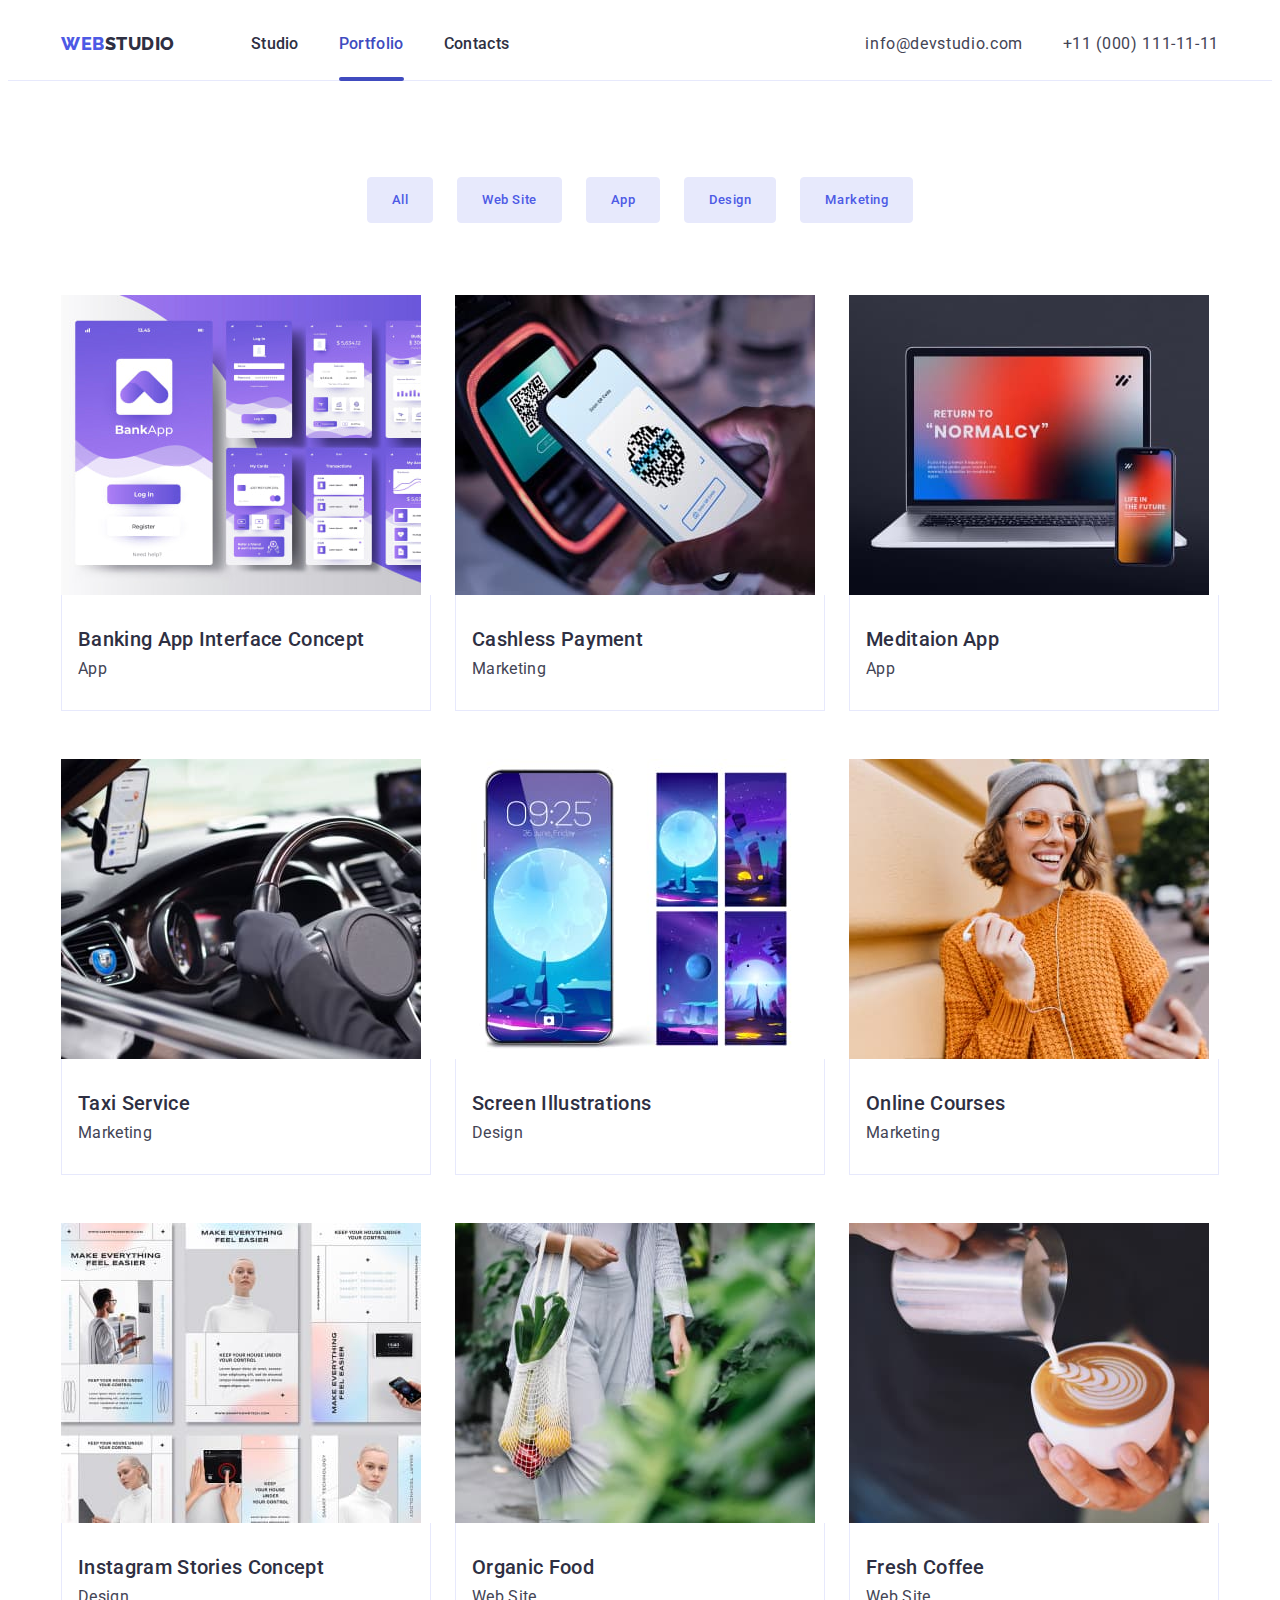
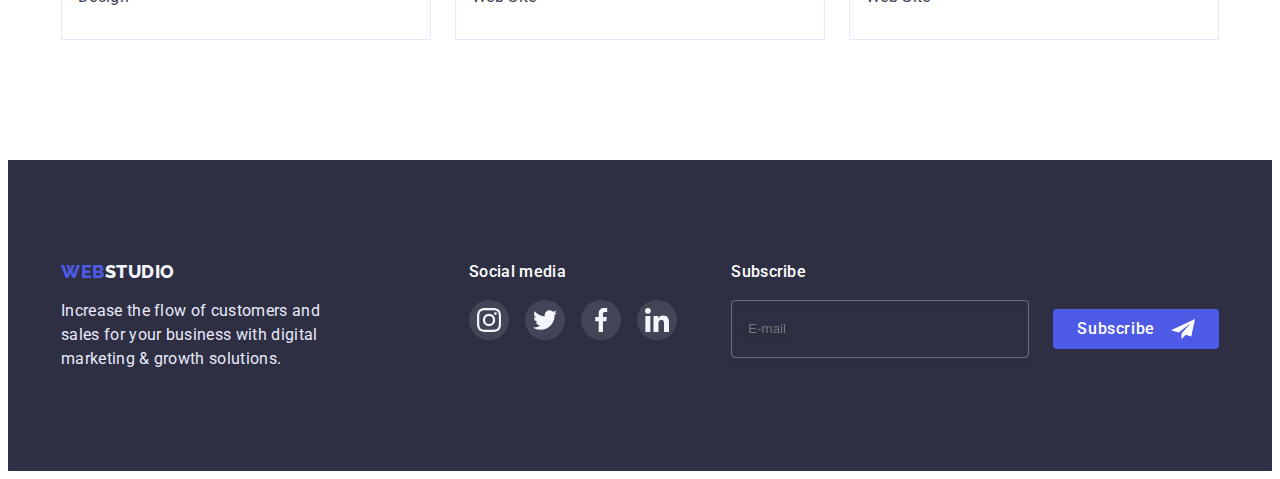
==== commit 556a9d58: "update portfolio.html" ====
--- a/portfolio.html
+++ b/portfolio.html
@@ -28,8 +28,8 @@
                 </a>
                 <!-- Навігація -->
                 <ul class="navigation list">
-                    <li class="list"><a href="./index.html" class="link current">Studio</a></li>
-                    <li class="list"><a href="./portfolio.html" class="link">Portfolio</a></li>
+                    <li class="list"><a href="./index.html" class="link">Studio</a></li>
+                    <li class="list"><a href="./portfolio.html" class="link current">Portfolio</a></li>
                     <li class="list"><a href="" class="link">Contacts</a></li>
                 </ul>
             </nav>
@@ -148,7 +148,7 @@
                                         srcset="./images/banking-app-interface-concept-mobile1x.jpg 1x, ./images/banking-app-interface-concept-mobile@2x.jpg 2x"
                                         media="(max-width: 768px)">
                                     <img src="./images/banking-app-interface-concept-mobile1x.jpg"
-                                        alt="Banking App Interface Concept" width="360">
+                                        alt="Banking App Interface Concept">
                                 </picture>
                                 <div class="absolute-text">
                                     <p class="thumb-text">14 Stylish and User-Friendly App Design Concepts · Task
@@ -176,8 +176,7 @@
                                     <source
                                         srcset="./images/cashless-payment-mobile1x.jpg 1x, ./images/cashless-payment-mobile@2x.jpg 2x"
                                         media="(max-width: 768px)">
-                                    <img src="./images/cashless-payment-mobile1x.jpg" alt="Cashless Payment"
-                                        width="360">
+                                    <img src="./images/cashless-payment-mobile1x.jpg" alt="Cashless Payment">
                                 </picture>
 
                                 <div class="absolute-text">
@@ -205,7 +204,7 @@
                                     <source
                                         srcset="./images/meditaion-app-mobile1x.jpg 1x, ./images/meditaion-app-mobile@2x.jpg 2x"
                                         media="(max-width: 768px)">
-                                    <img src="./images/meditaion-app-mobile1x.jpg" alt="Meditaion App" width="360">
+                                    <img src="./images/meditaion-app-mobile1x.jpg" alt="Meditaion App">
                                 </picture>
                                 <div class="absolute-text">
                                     <p class="thumb-text">14 Stylish and User-Friendly App Design Concepts · Task
@@ -232,7 +231,7 @@
                                     <source
                                         srcset="./images/taxi-service-mobile1x.jpg 1x, ./images/taxi-service-mobile@2x.jpg 2x"
                                         media="(max-width: 768px)">
-                                    <img src="./images/taxi-service-mobile1x.jpg" alt="Taxi Service" width="360">
+                                    <img src="./images/taxi-service-mobile1x.jpg" alt="Taxi Service">
                                 </picture>
                                 <div class="absolute-text">
                                     <p class="thumb-text">14 Stylish and User-Friendly App Design Concepts · Task
@@ -260,8 +259,7 @@
                                     <source
                                         srcset="./images/screen-illustrations-mobile1x.jpg 1x, ./images/screen-illustrations-mobile@2x.jpg 2x"
                                         media="(max-width: 768px)">
-                                    <img src="./images/screen-illustrations-mobile1x.jpg" alt="Screen Illustrations"
-                                        width="360">
+                                    <img src="./images/screen-illustrations-mobile1x.jpg" alt="Screen Illustrations">
                                 </picture>
                                 <div class="absolute-text">
                                     <p class="thumb-text">14 Stylish and User-Friendly App Design Concepts · Task
@@ -288,7 +286,7 @@
                                     <source
                                         srcset="./images/online-courses-mobile1x.jpg 1x, ./images/online-courses-mobile@2x.jpg 2x"
                                         media="(max-width: 768px)">
-                                    <img src="./images/online-courses-mobile1x.jpg" alt="Online Courses" width="360">
+                                    <img src="./images/online-courses-mobile1x.jpg" alt="Online Courses">
                                 </picture>
                                 <div class="absolute-text">
                                     <p class="thumb-text">14 Stylish and User-Friendly App Design Concepts · Task
@@ -317,7 +315,7 @@
                                         srcset="./images/instagram-stories-concept-mobile1x.jpg 1x, ./images/instagram-stories-concept-mobile@2x.jpg 2x"
                                         media="(max-width: 768px)">
                                     <img src="./images/instagram-stories-concept-mobile1x.jpg"
-                                        alt="Instagram Stories Concept" width="360">
+                                        alt="Instagram Stories Concept">
                                 </picture>
                                 <div class="absolute-text">
                                     <p class="thumb-text">14 Stylish and User-Friendly App Design Concepts · Task
@@ -344,7 +342,7 @@
                                     <source
                                         srcset="./images/organic-food-mobile1x.jpg 1x, ./images/organic-food-mobile@2x.jpg 2x"
                                         media="(max-width: 768px)">
-                                    <img src="./images/organic-food-mobile1x.jpg" alt="Organic Food" width="360">
+                                    <img src="./images/organic-food-mobile1x.jpg" alt="Organic Food">
                                 </picture>
                                 <div class="absolute-text">
                                     <p class="thumb-text">14 Stylish and User-Friendly App Design Concepts · Task
@@ -371,7 +369,7 @@
                                     <source
                                         srcset="./images/fresh-coffee-mobile1x.jpg 1x, ./images/fresh-coffee-mobile@2x.jpg 2x"
                                         media="(max-width: 768px)">
-                                    <img src="./images/fresh-coffee-mobile1x.jpg" alt="Fresh Coffee" width="360">
+                                    <img src="./images/fresh-coffee-mobile1x.jpg" alt="Fresh Coffee">
                                 </picture>
                                 <div class="absolute-text">
                                     <p class="thumb-text">14 Stylish and User-Friendly App Design Concepts · Task
